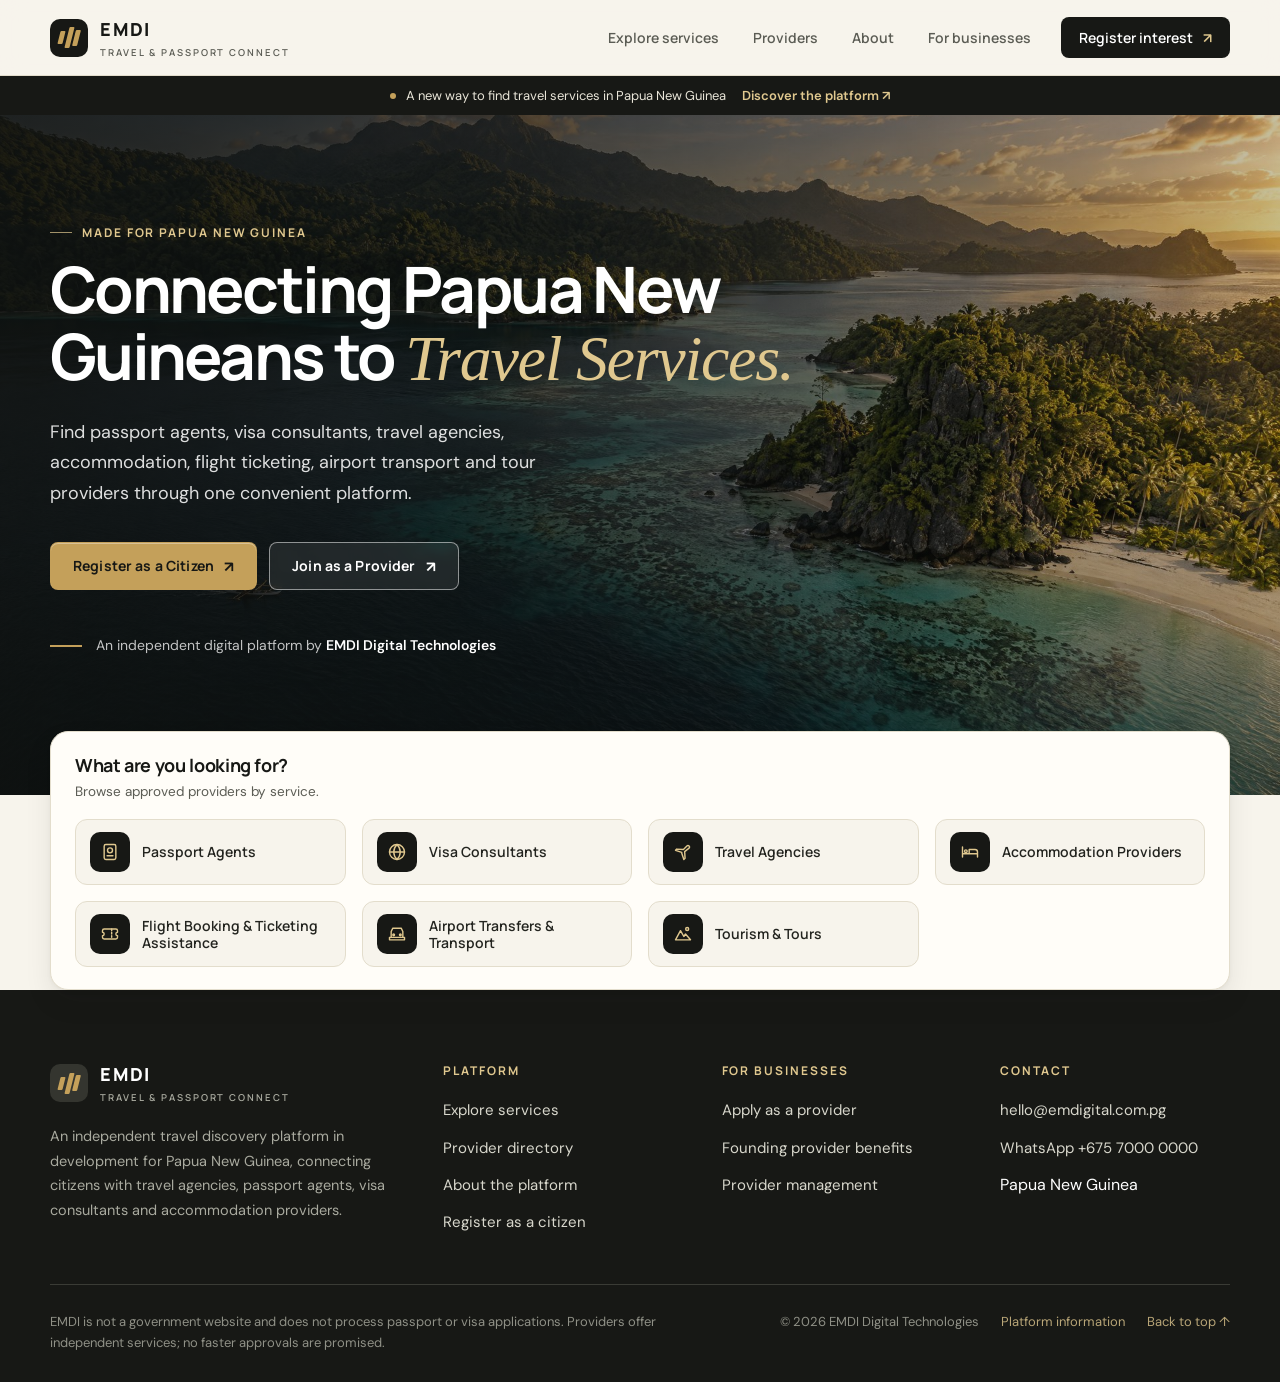
==== index.html @ 1775cd2e "TravelLink PNG: seven service categories, subcategories and provider plans Co-Authored-By: Claude So" ====
<!DOCTYPE html>

<html lang="en">
<head>
<meta charset="utf-8"/>
<meta content="width=device-width, initial-scale=1" name="viewport"/>
<meta content="#171815" name="theme-color"/>
<meta content="Discover passport agents, visa consultants, travel agencies, accommodation, flight ticketing, airport transport and tour providers across Papua New Guinea." name="description"/>
<title>EMDI Travel &amp; Passport Connect | PNG travel services</title>
<link href="https://fonts.googleapis.com" rel="preconnect"/>
<link crossorigin="" href="https://fonts.gstatic.com" rel="preconnect"/>
<link href="https://fonts.googleapis.com/css2?family=DM+Sans:wght@400;500;600;700&amp;family=Manrope:wght@400;500;600;700;800&amp;display=swap" rel="stylesheet"/>
<link href="styles.css?v=20261110-v3" rel="stylesheet"/>
</head>
<body class="page-home" id="top">
<a class="skip-link" href="#main">Skip to main content</a>
<header class="site-header">
<a aria-label="EMDI Travel and Passport Connect home" class="brand" href="index.html"><span aria-hidden="true" class="brand-mark"><span></span><span></span><span></span></span><span class="brand-copy"><strong>EMDI</strong><small>TRAVEL &amp; PASSPORT CONNECT</small></span></a>
<button aria-controls="primary-nav" aria-expanded="false" aria-label="Open navigation" class="menu-toggle" type="button"><span></span><span></span></button>
<nav aria-label="Main navigation" class="primary-nav" id="primary-nav"><a href="services.html">Explore services</a><a href="providers.html">Providers</a><a href="about.html">About</a><a href="register.html#provider-form">For businesses</a><a class="nav-cta" href="register.html#citizen-form">Register interest <span aria-hidden="true">↗</span></a></nav>
</header>
<div class="announcement"><span class="announcement-dot"></span> A new way to find travel services in Papua New Guinea <a href="about.html">Discover the platform <span aria-hidden="true">↗</span></a></div>
<main id="main">
<section class="hero">
<div aria-label="Tropical island coastline in Papua New Guinea" class="hero-image" role="img"></div><div class="hero-shade"></div>
<div class="hero-content wrap">
<p class="eyebrow light">Made for Papua New Guinea</p>
<h1>Connecting Papua New Guineans to <em>Travel Services.</em></h1>
<p class="hero-lede">Find passport agents, visa consultants, travel agencies, accommodation, flight ticketing, airport transport and tour providers through one convenient platform.</p>
<div class="hero-actions"><a class="button button-gold" href="register.html#citizen-form">Register as a Citizen <span aria-hidden="true">↗</span></a><a class="button button-glass" href="register.html#provider-form">Join as a Provider <span aria-hidden="true">↗</span></a></div>
<div class="hero-note"><span class="note-line"></span><span>An independent digital platform by <strong>EMDI Digital Technologies</strong></span></div>
</div>
</section>
<section aria-labelledby="quick-title" class="quick-find"><div class="wrap"><div class="quick-card">
<div><h2 id="quick-title">What are you looking for?</h2><p>Browse approved providers by service.</p></div>
<a class="quick-tile" data-category="Passport Agents" href="providers.html?category=Passport%20Agents#provider-directory"><span class="tile-icon"><svg aria-hidden="true" class="icon" focusable="false" viewbox="0 0 24 24"><rect height="18" rx="2" width="14" x="5" y="3"></rect><circle cx="12" cy="10" r="3"></circle><path d="M8.5 16.5h7"></path></svg></span><span>Passport Agents</span></a><a class="quick-tile" data-category="Visa Consultants" href="providers.html?category=Visa%20Consultants#provider-directory"><span class="tile-icon"><svg aria-hidden="true" class="icon" focusable="false" viewbox="0 0 24 24"><circle cx="12" cy="12" r="9"></circle><path d="M3 12h18M12 3c2.6 2.7 3.9 5.7 3.9 9s-1.3 6.3-3.9 9c-2.6-2.7-3.9-5.7-3.9-9S9.4 5.7 12 3z"></path></svg></span><span>Visa Consultants</span></a><a class="quick-tile" data-category="Travel Agencies" href="providers.html?category=Travel%20Agencies#provider-directory"><span class="tile-icon"><svg aria-hidden="true" class="icon" focusable="false" viewbox="0 0 24 24"><path d="M10.5 13.5 3 11l1.5-1.5 8 .5 4.2-4.2a1.8 1.8 0 0 1 2.6 2.6L14 12.6l.5 8L13 22l-2.5-7.5z" transform="translate(0 -1)"></path></svg></span><span>Travel Agencies</span></a><a class="quick-tile" data-category="Accommodation Providers" href="providers.html?category=Accommodation%20Providers#provider-directory"><span class="tile-icon"><svg aria-hidden="true" class="icon" focusable="false" viewbox="0 0 24 24"><path d="M3 18V6M3 14h18v4M21 14v-2a3 3 0 0 0-3-3h-7v5"></path><circle cx="7" cy="11" r="1.6"></circle></svg></span><span>Accommodation Providers</span></a><a class="quick-tile" data-category="Flight Booking &amp; Ticketing Assistance" href="providers.html?category=Flight%20Booking%20%26%20Ticketing%20Assistance#provider-directory"><span class="tile-icon"><svg aria-hidden="true" class="icon" focusable="false" viewbox="0 0 24 24"><path d="M3 8a2 2 0 0 1 2-2h14a2 2 0 0 1 2 2v2a2 2 0 0 0 0 4v2a2 2 0 0 1-2 2H5a2 2 0 0 1-2-2v-2a2 2 0 0 0 0-4z"></path><path d="M14 6v12" stroke-dasharray="2 2"></path></svg></span><span>Flight Booking &amp; Ticketing Assistance</span></a><a class="quick-tile" data-category="Airport Transfers &amp; Transport" href="providers.html?category=Airport%20Transfers%20%26%20Transport#provider-directory"><span class="tile-icon"><svg aria-hidden="true" class="icon" focusable="false" viewbox="0 0 24 24"><path d="M5 16V9l2-4h10l2 4v7M3 16h18v3H3z"></path><circle cx="8" cy="13" r="1"></circle><circle cx="16" cy="13" r="1"></circle></svg></span><span>Airport Transfers &amp; Transport</span></a><a class="quick-tile" data-category="Tourism &amp; Tours" href="providers.html?category=Tourism%20%26%20Tours#provider-directory"><span class="tile-icon"><svg aria-hidden="true" class="icon" focusable="false" viewbox="0 0 24 24"><path d="m3 19 6-11 4 7 2-3 6 7z"></path><circle cx="17" cy="6" r="1.8"></circle></svg></span><span>Tourism &amp; Tours</span></a>
</div></div></section>






</main>
<footer class="site-footer">
<div class="wrap">
<div class="footer-top">
<div><a class="brand footer-brand" href="index.html"><span aria-hidden="true" class="brand-mark"><span></span><span></span><span></span></span><span class="brand-copy"><strong>EMDI</strong><small>TRAVEL &amp; PASSPORT CONNECT</small></span></a>
<p class="footer-about">An independent travel discovery platform in development for Papua New Guinea, connecting citizens with travel agencies, passport agents, visa consultants and accommodation providers.</p></div>
<div class="footer-col"><h3>Platform</h3><ul><li><a href="services.html">Explore services</a></li><li><a href="providers.html">Provider directory</a></li><li><a href="about.html">About the platform</a></li><li><a href="register.html#citizen-form">Register as a citizen</a></li></ul></div>
<div class="footer-col"><h3>For businesses</h3><ul><li><a href="register.html#provider-form">Apply as a provider</a></li><li><a href="about.html#benefits">Founding provider benefits</a></li><li><a href="management.html">Provider management</a></li></ul></div>
<div class="footer-col"><h3>Contact</h3><ul><li><a href="mailto:hello@emdigital.com.pg">hello@emdigital.com.pg</a></li><li><a href="https://wa.me/67570000000">WhatsApp +675 7000 0000</a></li><li>Papua New Guinea</li></ul></div>
</div>
<div class="footer-legal"><p>EMDI is not a government website and does not process passport or visa applications. Providers offer independent services; no faster approvals are promised.</p><div class="footer-bottom"><span>© <span id="year"></span> EMDI Digital Technologies</span><a href="about.html">Platform information</a><a href="index.html#top">Back to top ↑</a></div></div>
</div>
</footer>
<script src="supabase-config.js?v=20261110-live"></script><script src="supabase-runtime.js?v=20261110-live"></script><script src="script.js?v=20261110-live"></script>
</body>
</html>
---- styles.css ----
/* ==========================================================================
   EMDI Travel & Passport Connect — design system
   Charcoal · warm ivory · gold. Plain CSS, no build step.
   ========================================================================== */

:root{
  --ink:#171815; --ink-2:#22231f; --ink-3:#34352f;
  --ivory:#f7f4ec; --ivory-2:#efeadd; --paper:#fffdf8; --white:#fff;
  --line:#e3ddcc; --line-2:#d2caB2; --line-dark:#3a3b35;
  --text:#23241f; --muted:#5b5c54; --subtle:#7a7b72;
  --gold:#c4a05a; --gold-light:#e0c88f; --gold-deep:#80622a; --gold-wash:#f3ead3;
  --ok:#2f5d3a; --ok-bg:#e6efe3; --warn:#7a5a14; --warn-bg:#f6ecd2; --bad:#8a3b32; --bad-bg:#f6e4e1; --neutral-bg:#ece8dc;
  --display:'Manrope','DM Sans',system-ui,-apple-system,'Segoe UI',Arial,sans-serif;
  --sans:'DM Sans',system-ui,-apple-system,'Segoe UI',Arial,sans-serif;
  --serif:Georgia,'Times New Roman',serif;
  --r-sm:8px; --r-md:12px; --r-lg:18px;
  --shadow-sm:0 1px 2px rgba(23,24,21,.05),0 2px 8px rgba(23,24,21,.04);
  --shadow-md:0 2px 4px rgba(23,24,21,.04),0 12px 28px rgba(23,24,21,.08);
  --shadow-lg:0 24px 60px rgba(23,24,21,.22);
  --max:1180px;
}
*{box-sizing:border-box}
html{scroll-behavior:smooth;scroll-padding-top:96px}
body{margin:0;color:var(--text);font:400 16px/1.65 var(--sans);background:var(--ivory);-webkit-font-smoothing:antialiased;text-rendering:optimizeLegibility}
img{display:block;max-width:100%}
a{color:inherit;text-decoration:none}
button,input,select,textarea{font:inherit;color:inherit}
h1,h2,h3,h4{font-family:var(--display);margin:0;color:var(--ink)}
p{margin:0}
:focus-visible{outline:2px solid var(--gold-deep);outline-offset:3px;border-radius:4px}
.wrap{width:min(var(--max),calc(100% - 48px));margin-inline:auto}
.icon{width:1.25em;height:1.25em;flex:none;stroke:currentColor;fill:none;stroke-width:1.7;stroke-linecap:round;stroke-linejoin:round}
.skip-link{position:absolute;left:-999px;top:8px;background:var(--ink);color:#fff;padding:10px 16px;border-radius:var(--r-sm);z-index:50}
.skip-link:focus{left:12px}

/* ---------- Typography helpers ---------- */
.eyebrow{display:inline-flex;align-items:center;gap:10px;font:700 12px/1.3 var(--display);letter-spacing:.16em;text-transform:uppercase;color:var(--gold-deep);margin-bottom:16px}
.eyebrow:before{content:"";width:22px;height:1.5px;background:currentColor;opacity:.7}
.eyebrow.light{color:var(--gold-light)}
.form-header .eyebrow:before,.tool-title .eyebrow:before,.provider-dialog-head .eyebrow:before,.appointment-heading .eyebrow:before,.dash-head .eyebrow:before{display:none}
h2.display,.section-head h2,.split-copy h2,.audience h2,.trust-head h2,.benefits-heading h2,.contact-head h2,.forms-heading h2,.page-intro h1{font-weight:700;letter-spacing:-.035em;line-height:1.1}
.section-head h2,.split-copy h2,.trust-head h2,.benefits-heading h2,.forms-heading h2{font-size:clamp(30px,3.6vw,44px)}
em.accent{font-family:var(--serif);font-style:italic;font-weight:400;color:var(--gold-deep);letter-spacing:-.01em}
.lede{font-size:17px;color:var(--muted);line-height:1.7;max-width:56ch}

/* ---------- Buttons ---------- */
.button{display:inline-flex;align-items:center;justify-content:center;gap:10px;min-height:48px;padding:0 22px;border:1px solid transparent;border-radius:var(--r-sm);font:700 14px/1 var(--display);letter-spacing:.01em;cursor:pointer;transition:background .2s,color .2s,border-color .2s,box-shadow .2s,transform .2s;white-space:nowrap}
.button:hover{transform:translateY(-1px)}
.button:active{transform:none}
.button span[aria-hidden]{font-size:15px;line-height:1}
.button-gold{background:var(--gold);color:var(--ink);box-shadow:0 1px 0 rgba(255,255,255,.35) inset}
.button-gold:hover{background:var(--gold-light);box-shadow:0 8px 20px rgba(196,160,90,.35)}
.button-dark{background:var(--ink);color:#fff}
.button-dark:hover{background:var(--ink-3);box-shadow:0 8px 20px rgba(23,24,21,.22)}
.button-glass{border-color:rgba(255,255,255,.5);color:#fff;background:rgba(255,255,255,.08);backdrop-filter:blur(4px)}
.button-glass:hover{background:rgba(255,255,255,.18)}
.button-outline{border-color:var(--line-2);color:var(--ink);background:transparent}
.button-outline:hover{border-color:var(--gold-deep);color:var(--gold-deep)}
.button-quiet{background:var(--neutral-bg);color:var(--ink)}
.button-quiet:hover{background:var(--line)}
.button-sm{min-height:40px;padding:0 16px;font-size:13px}
.text-link{display:inline-flex;align-items:center;gap:8px;font:700 14px var(--display);color:var(--gold-deep);transition:gap .2s,color .2s}
.text-link span[aria-hidden]{transition:transform .2s}
.text-link:hover{color:var(--ink)}
.text-link:hover span[aria-hidden]{transform:translate(2px,-2px)}

/* ---------- Header ---------- */
.announcement{background:var(--ink);color:#e9e5d8;font-size:13px;display:flex;align-items:center;justify-content:center;gap:10px;padding:9px 16px;text-align:center}
.announcement-dot{width:6px;height:6px;border-radius:50%;background:var(--gold)}
.announcement a{color:var(--gold-light);font-weight:600;margin-left:6px}
.announcement a:hover{color:#fff}
.site-header{position:sticky;top:0;z-index:40;height:76px;padding:0 max(24px,calc((100vw - var(--max))/2));display:flex;align-items:center;justify-content:space-between;background:rgba(247,244,236,.92);backdrop-filter:saturate(1.4) blur(12px);border-bottom:1px solid var(--line)}
.brand{display:inline-flex;gap:12px;align-items:center}
.brand-mark{height:38px;width:38px;border-radius:10px;background:var(--ink);display:flex;align-items:center;justify-content:center;gap:2.5px}
.brand-mark span{display:block;width:5px;background:var(--gold);border-radius:1px;transform:skew(-14deg)}
.brand-mark span:nth-child(1){height:13px}.brand-mark span:nth-child(2){height:21px}.brand-mark span:nth-child(3){height:16px}
.brand-copy{display:flex;flex-direction:column;line-height:1.1}
.brand-copy strong{font:800 18px var(--display);letter-spacing:.1em;color:var(--ink)}
.brand-copy small{font:600 9.5px var(--display);letter-spacing:.2em;margin-top:5px;color:var(--muted)}
.primary-nav{display:flex;align-items:center;gap:6px;font:600 14px var(--display)}
.primary-nav>a:not(.nav-cta){padding:10px 14px;border-radius:var(--r-sm);color:var(--muted);transition:color .2s,background .2s}
.primary-nav>a:not(.nav-cta):hover{color:var(--ink);background:rgba(23,24,21,.05)}
.primary-nav>a[aria-current="page"]{color:var(--ink);background:rgba(23,24,21,.06)}
.nav-cta{margin-left:10px;background:var(--ink);color:#fff;padding:11px 18px;border-radius:var(--r-sm);display:inline-flex;gap:10px;align-items:center;transition:background .2s}
.nav-cta:hover{background:var(--ink-3)}
.nav-cta span{color:var(--gold-light)}
.menu-toggle{display:none;width:44px;height:44px;align-items:center;justify-content:center;flex-direction:column;gap:6px;background:transparent;border:1px solid var(--line-2);border-radius:var(--r-sm);cursor:pointer}
.menu-toggle span{width:20px;height:1.5px;background:var(--ink);transition:transform .2s}
.menu-toggle[aria-expanded="true"] span:first-child{transform:translateY(3.75px) rotate(45deg)}
.menu-toggle[aria-expanded="true"] span:last-child{transform:translateY(-3.75px) rotate(-45deg)}

/* ---------- Hero ---------- */
.hero{position:relative;min-height:680px;display:flex;align-items:center;color:#fff;overflow:hidden;background:#1d2a27}
.hero-image,.hero-shade{position:absolute;inset:0}
.hero-image{background:url('assets/png-coast-hero.jpg') center 48%/cover no-repeat}
.hero-shade{background:linear-gradient(95deg,rgba(15,17,15,.88) 0%,rgba(15,17,15,.68) 40%,rgba(15,17,15,.2) 100%),linear-gradient(0deg,rgba(15,17,15,.45),transparent 40%)}
.hero-content{position:relative;padding:72px 0 110px}
.hero h1{max-width:860px;color:#fff;font-weight:700;font-size:clamp(38px,5.2vw,64px);line-height:1.04;letter-spacing:-.04em}
.hero h1 em{font-family:var(--serif);font-weight:400;font-style:italic;color:var(--gold-light);letter-spacing:-.02em}
.hero-lede{max-width:560px;margin:24px 0 34px;font-size:18px;line-height:1.7;color:rgba(255,255,255,.86)}
.hero-actions{display:flex;gap:12px;flex-wrap:wrap}
.hero-note{display:flex;align-items:center;gap:14px;margin-top:44px;font-size:14px;color:rgba(255,255,255,.75)}
.hero-note strong{color:#fff;font-weight:600}
.note-line{width:32px;height:1.5px;background:var(--gold)}
.hero-index{display:none}

/* Quick find card overlapping the hero */
.quick-find{position:relative;z-index:3;margin-top:-64px}
.quick-card{background:var(--paper);border:1px solid var(--line);border-radius:var(--r-lg);box-shadow:var(--shadow-md);padding:22px 24px;display:grid;grid-template-columns:repeat(4,1fr);gap:16px;align-items:center}
.quick-card>div:first-child{grid-column:1/-1}
.quick-card>div:first-child h2{font-size:18px;letter-spacing:-.02em;line-height:1.25}
.quick-card>div:first-child p{font-size:13.5px;color:var(--muted);margin-top:4px}
.quick-tile{display:flex;align-items:center;gap:12px;padding:12px 14px;border:1px solid var(--line);border-radius:var(--r-md);background:var(--ivory);font:600 14px/1.25 var(--display);transition:border-color .2s,background .2s,transform .2s,box-shadow .2s}
.quick-tile .tile-icon{width:40px;height:40px;border-radius:10px;background:var(--ink);color:var(--gold-light);display:grid;place-items:center;flex:none}
.quick-tile .tile-icon .icon{width:20px;height:20px}
.quick-tile:hover{border-color:var(--gold);background:#fff;transform:translateY(-2px);box-shadow:var(--shadow-sm)}

/* ---------- Sections ---------- */
.section{padding:104px 0}
.section-head{display:flex;align-items:flex-end;justify-content:space-between;gap:48px;margin-bottom:48px}
.section-head .eyebrow{margin-bottom:14px}
.section-description{max-width:420px;color:var(--muted);font-size:16px;line-height:1.7}
.band{background:var(--ivory-2)}

/* Service cards */
.service-grid{display:grid;grid-template-columns:repeat(4,minmax(0,1fr));gap:22px}
.service-card-text .service-body{padding:24px}
.service-card-text .service-body p{margin:14px 0 16px;flex:none}
.sub-list{list-style:none;margin:0 0 20px;padding:0;display:flex;flex-wrap:wrap;gap:6px;flex:1;align-content:flex-start}
.sub-list li{font:600 12.5px/1.3 var(--display);color:var(--gold-deep);background:var(--gold-wash);border:1px solid #e5d6aa;border-radius:99px;padding:5px 11px}
.plan-grid{display:grid;grid-template-columns:repeat(3,minmax(0,1fr));gap:22px;margin-top:36px}
.plan-card{background:var(--paper);border:1px solid var(--line);border-radius:var(--r-lg);padding:28px;box-shadow:var(--shadow-sm);min-width:0}
.plan-card.plan-featured{background:var(--ink);border-color:var(--gold)}
.plan-name{font:700 12px var(--display);letter-spacing:.16em;color:var(--gold-deep);margin:0}
.plan-featured .plan-name{color:var(--gold-light)}
.plan-price{margin:10px 0 18px;display:flex;align-items:baseline;gap:6px;color:var(--ink)}
.plan-price strong{font:800 40px/1 var(--display);letter-spacing:-.03em}
.plan-price span{color:var(--muted);font-size:15px}
.plan-featured .plan-price,.plan-featured li{color:#fff}
.plan-featured .plan-price span{color:var(--gold-light)}
.plan-card ul{list-style:none;margin:0;padding:0;display:grid;gap:10px}
.plan-card li{position:relative;padding-left:22px;font-size:15px;line-height:1.5}
.plan-card li:before{content:"";position:absolute;left:2px;top:.5em;width:8px;height:8px;border-radius:50%;background:var(--gold)}
.plan-rules{list-style:disc;margin:28px 0 0;padding-left:20px;color:var(--muted);font-size:15px;max-width:75ch;display:grid;gap:6px}
.plan-cta{margin:26px 0 0}
.plan-note{font-size:14px}
.service-card{background:var(--paper);border:1px solid var(--line);border-radius:var(--r-lg);overflow:hidden;display:flex;flex-direction:column;box-shadow:var(--shadow-sm);transition:transform .25s,box-shadow .25s,border-color .25s}
.service-card:hover{transform:translateY(-4px);box-shadow:var(--shadow-md);border-color:var(--line-2)}
.service-image{position:relative;aspect-ratio:4/3;overflow:hidden;background:var(--ivory-2)}
.service-image img{width:100%;height:100%;object-fit:cover;transition:transform .6s}
.service-card:hover .service-image img{transform:scale(1.05)}
.service-image:after{content:"";position:absolute;inset:50% 0 0;background:linear-gradient(0deg,rgba(15,17,15,.4),transparent)}
.card-number{position:absolute;z-index:1;right:14px;top:14px;background:rgba(23,24,21,.72);backdrop-filter:blur(6px);color:#fff;font:600 11px var(--display);letter-spacing:.12em;padding:5px 10px;border-radius:99px}
.service-body{padding:22px 22px 24px;display:flex;flex-direction:column;flex:1}
.service-title{display:flex;align-items:center;gap:12px}
.service-title h3{font-size:18px;letter-spacing:-.02em}
.service-icon{width:38px;height:38px;border-radius:10px;background:var(--gold-wash);color:var(--gold-deep);display:grid;place-items:center;flex:none}
.service-icon .icon{width:20px;height:20px}
.service-body p{color:var(--muted);font-size:15px;line-height:1.65;margin:14px 0 20px;flex:1}
.service-body .text-link{align-self:flex-start;padding-bottom:3px;border-bottom:1.5px solid var(--gold)}

/* How it works */
.how-grid{display:grid;grid-template-columns:1fr 1.05fr;gap:72px;align-items:center}
.how-media{position:relative}
.how-media img{width:100%;aspect-ratio:5/4.4;object-fit:cover;border-radius:var(--r-lg);box-shadow:var(--shadow-md)}
.how-badge{position:absolute;left:-18px;bottom:28px;background:var(--ink);color:#fff;border-radius:var(--r-md);padding:16px 20px;max-width:260px;box-shadow:var(--shadow-md);display:flex;gap:14px;align-items:center}
.how-badge .icon{color:var(--gold-light);width:28px;height:28px}
.how-badge strong{display:block;font:700 15px var(--display)}
.how-badge span{font-size:13px;color:#c9c8bd;line-height:1.4;display:block}
.steps{list-style:none;margin:36px 0 0;padding:0;display:grid;gap:0}
.step{display:grid;grid-template-columns:52px 1fr;gap:18px;padding-bottom:30px;position:relative}
.step:not(:last-child):before{content:"";position:absolute;left:25px;top:52px;bottom:4px;width:1.5px;background:var(--line-2)}
.step-num{width:52px;height:52px;border-radius:50%;background:var(--paper);border:1.5px solid var(--gold);display:grid;place-items:center;font:700 16px var(--display);color:var(--gold-deep)}
.step h3{font-size:18px;letter-spacing:-.02em;margin:3px 0 6px}
.step p{color:var(--muted);font-size:15px}
.step:last-child{padding-bottom:0}

/* Audience panels */
.audience-grid{display:grid;grid-template-columns:1fr 1fr;gap:24px}
.audience{position:relative;overflow:hidden;border-radius:var(--r-lg);padding:44px 44px 48px;display:flex;flex-direction:column;align-items:flex-start;min-height:430px}
.citizen-panel{background:var(--paper);border:1px solid var(--line);box-shadow:var(--shadow-sm)}
.provider-panel{background:var(--ink);color:#fff}
.audience .eyebrow{margin-bottom:22px}
.provider-panel .eyebrow{color:var(--gold-light)}
.audience h2{font-size:clamp(30px,3.4vw,40px);margin-bottom:14px}
.provider-panel h2{color:#fff}
.audience h2 em{font-family:var(--serif);font-weight:400;font-style:italic;color:var(--gold-deep)}
.provider-panel h2 em{color:var(--gold-light)}
.audience>p{color:var(--muted);max-width:46ch;margin-bottom:22px}
.provider-panel>p{color:#c6c6bb}
.check-list{list-style:none;margin:0 0 32px;padding:0;display:grid;gap:12px;flex:1;align-content:start}
.check-list li{display:flex;gap:12px;align-items:flex-start;font-size:15px;color:var(--text)}
.provider-panel .check-list li{color:#e8e6dc}
.check-list .icon{width:20px;height:20px;margin-top:2px;color:var(--gold-deep);flex:none}
.provider-panel .check-list .icon{color:var(--gold-light)}
.join-top,.join-index,.panel-stamp,.provider-lines{display:none}

/* Trust / about */
.trust-grid{display:grid;grid-template-columns:.9fr 1.1fr;gap:72px;align-items:start}
.trust-head p.lede{margin-top:18px}
.pillars{display:grid;grid-template-columns:1fr 1fr;gap:16px}
.pillar{background:var(--paper);border:1px solid var(--line);border-radius:var(--r-md);padding:24px;box-shadow:var(--shadow-sm)}
.pillar .icon-badge{width:44px;height:44px;border-radius:12px;background:var(--ink);color:var(--gold-light);display:grid;place-items:center;margin-bottom:16px}
.pillar .icon-badge .icon{width:22px;height:22px}
.pillar h3{font-size:17px;letter-spacing:-.02em;margin-bottom:6px}
.pillar p{font-size:14.5px;color:var(--muted);line-height:1.6}
.independent-note{margin-top:32px;display:flex;gap:16px;align-items:flex-start;background:var(--gold-wash);border:1px solid #e5d6aa;border-radius:var(--r-md);padding:20px 22px}
.independent-note>span{width:28px;height:28px;flex:none;border-radius:50%;background:var(--gold-deep);color:#fff;display:grid;place-items:center;font:700 15px var(--display)}
.independent-note p{font-size:14.5px;color:#4a4332;line-height:1.65}
.independent-note strong{display:block;color:var(--ink);font:700 15px var(--display);margin-bottom:3px}

/* Founding providers */
.benefits-section{background:var(--ink);color:#fff}
.benefits-grid{display:grid;grid-template-columns:.85fr 1.15fr;gap:88px;align-items:start}
.benefits-heading h2{color:#fff}
.benefits-heading h2 em{font-family:var(--serif);font-style:italic;font-weight:400;color:var(--gold-light)}
.benefits-heading>p:not(.eyebrow){color:#c0c0b5;margin:18px 0 28px;max-width:40ch}
.benefits-heading .text-link{color:var(--gold-light);border-bottom:1.5px solid var(--gold)}
.benefit-list{border-top:1px solid var(--line-dark)}
.benefit-item{display:grid;grid-template-columns:48px 1fr 20px;gap:14px;padding:22px 0;border-bottom:1px solid var(--line-dark);align-items:start}
.benefit-item>span{font:italic 17px var(--serif);color:var(--gold-light)}
.benefit-item h3{font-size:17px;color:#fff;letter-spacing:-.015em;margin-bottom:4px}
.benefit-item p{font-size:15px;color:#b5b5aa;line-height:1.6}
.benefit-item>b{color:var(--gold);font-weight:400}
.benefits-note{font-size:13px;color:#9a9b90;margin-top:18px}

/* Contact */
.contact-section{background:var(--paper);padding:72px 0;border-top:1px solid var(--line)}
.contact-row{display:grid;grid-template-columns:1.3fr repeat(4,1fr);gap:28px;align-items:end}
.contact-head h2{font-size:30px}
.contact-head .eyebrow{margin-bottom:12px}
.contact-detail{border-left:2px solid var(--gold);padding-left:18px;display:flex;flex-direction:column;gap:5px}
.contact-detail>span{font:700 11px var(--display);letter-spacing:.16em;color:var(--subtle)}
.contact-detail strong,.contact-detail a{font:600 15px/1.45 var(--display)}
.contact-detail a:hover{color:var(--gold-deep)}
.contact-detail small{display:none}

/* ---------- Footer ---------- */
.site-footer{background:var(--ink);color:#fff;padding:72px 0 28px}
.footer-top{display:grid;grid-template-columns:1.5fr 1fr 1fr 1fr;gap:48px;padding-bottom:48px;border-bottom:1px solid var(--line-dark)}
.footer-brand .brand-mark{background:var(--ink-3)}
.footer-brand .brand-copy strong{color:#fff}
.footer-brand .brand-copy small{color:#a9aa9f}
.footer-about{font-size:14.5px;color:#a9aa9f;margin-top:20px;max-width:36ch;line-height:1.7}
.footer-col h3{font:700 12px var(--display);letter-spacing:.16em;text-transform:uppercase;color:var(--gold-light);margin-bottom:18px}
.footer-col ul{list-style:none;margin:0;padding:0;display:grid;gap:11px}
.footer-col a{font-size:15px;color:#d8d7cc;transition:color .2s}
.footer-col a:hover{color:var(--gold-light)}
.footer-legal{padding-top:26px;display:flex;justify-content:space-between;gap:24px;flex-wrap:wrap;font-size:13px;color:#8f9086}
.footer-legal p{max-width:70ch}
.footer-bottom{display:flex;gap:22px;flex-wrap:wrap}
.footer-bottom a{color:#b8a577}
.footer-bottom a:hover{color:var(--gold-light)}

/* ---------- Inner page intro ---------- */
.page-intro{position:relative;background:var(--ink);color:#fff;padding:72px 0 88px;overflow:hidden}
.page-intro:before{content:"";position:absolute;inset:0;background:radial-gradient(900px 340px at 90% -10%,rgba(196,160,90,.22),transparent 60%)}
.page-intro .wrap{position:relative}
.page-intro .eyebrow{color:var(--gold-light)}
.page-intro h1{color:#fff;font-size:clamp(34px,4.6vw,56px);max-width:18ch}
.page-intro .section-description{color:#c6c6bb;max-width:58ch;margin-top:18px;font-size:17px}
.crumbs{display:flex;gap:8px;font-size:13px;color:#a9aa9f;margin-bottom:22px}
.crumbs a:hover{color:var(--gold-light)}
.crumbs span[aria-current]{color:#fff}

/* ---------- Providers page ---------- */
.directory-wrap{margin-top:-48px;position:relative;z-index:2;padding-bottom:104px}
.category-strip{display:grid;grid-template-columns:repeat(4,minmax(0,1fr));gap:14px;margin-bottom:22px}
.category-tile{display:flex;align-items:center;gap:14px;padding:16px 18px;background:var(--paper);border:1px solid var(--line);border-radius:var(--r-md);box-shadow:var(--shadow-sm);font:700 15px/1.25 var(--display);transition:border-color .2s,transform .2s,box-shadow .2s}
.category-tile:hover{transform:translateY(-2px);border-color:var(--gold);box-shadow:var(--shadow-md)}
.category-tile.active{border-color:var(--gold);box-shadow:0 0 0 3px rgba(196,160,90,.25)}
.category-tile .service-icon{width:44px;height:44px}
.category-tile small{display:block;font:500 13px var(--sans);color:var(--muted);margin-top:2px}
.tool-panel{background:var(--paper);border:1px solid var(--line);border-radius:var(--r-lg);padding:32px;min-width:0;box-shadow:var(--shadow-sm)}
.directory-title{display:flex;justify-content:space-between;align-items:flex-end;gap:20px;flex-wrap:wrap}
.directory-title .eyebrow{margin-bottom:8px}
.directory-title h3,.tool-title h3{font-size:26px;letter-spacing:-.03em}
.directory-count{display:inline-flex;align-items:center;gap:8px;font:700 13px var(--display);color:var(--ink);background:var(--gold-wash);border:1px solid #e5d6aa;border-radius:99px;padding:7px 14px}
.directory-note,.tool-description{font-size:15px;color:var(--muted);margin:10px 0 22px;max-width:70ch}
.directory-controls{display:grid;grid-template-columns:minmax(220px,1.6fr) repeat(3,minmax(150px,1fr)) auto;gap:14px;align-items:end;padding:18px;background:var(--ivory);border:1px solid var(--line);border-radius:var(--r-md)}
.search-field,.filter-label,.dashboard-select-label{display:block;font:700 12px var(--display);letter-spacing:.06em;text-transform:uppercase;color:var(--muted)}
.search-field input,.filter-label select,.dashboard-select-label select{display:block;width:100%;min-height:46px;margin-top:8px;padding:0 14px;border:1px solid var(--line-2);border-radius:var(--r-sm);background-color:#fff;color:var(--text);font:500 15px var(--sans);letter-spacing:0;text-transform:none;transition:border-color .2s,box-shadow .2s}
.search-field input{padding-left:42px;background:#fff url("data:image/svg+xml,%3Csvg xmlns='http://www.w3.org/2000/svg' width='20' height='20' viewBox='0 0 24 24' fill='none' stroke='%237a7b72' stroke-width='1.8' stroke-linecap='round'%3E%3Ccircle cx='11' cy='11' r='7'/%3E%3Cpath d='m20 20-3.5-3.5'/%3E%3C/svg%3E") 13px center no-repeat}
select,.filter-label select{appearance:none;-webkit-appearance:none;background-image:url("data:image/svg+xml,%3Csvg xmlns='http://www.w3.org/2000/svg' width='16' height='16' viewBox='0 0 24 24' fill='none' stroke='%2323241f' stroke-width='2' stroke-linecap='round' stroke-linejoin='round'%3E%3Cpath d='m6 9 6 6 6-6'/%3E%3C/svg%3E");background-repeat:no-repeat;background-position:right 14px center;padding-right:40px!important}
.search-field input:focus,.filter-label select:focus,.dashboard-select-label select:focus{outline:none;border-color:var(--gold-deep);box-shadow:0 0 0 3px rgba(196,160,90,.28)}
.filter-clear{min-height:46px;padding:0 18px;border:1px solid var(--line-2);border-radius:var(--r-sm);background:#fff;color:var(--ink);font:700 14px var(--display);cursor:pointer;transition:border-color .2s,color .2s}
.filter-clear:hover{border-color:var(--gold-deep);color:var(--gold-deep)}
.directory-map-filter{display:flex;align-items:center;gap:20px;margin:18px 0 26px;flex-wrap:wrap}
.map-filter-copy{display:flex;align-items:center;gap:10px;font:700 12px var(--display);letter-spacing:.14em;text-transform:uppercase;color:var(--muted)}
.map-filter-copy .eyebrow,.map-filter-copy>p{display:none}
.map-filter-copy h4{font:700 12px var(--display);letter-spacing:.14em;text-transform:uppercase;color:var(--muted);display:flex;align-items:center;gap:8px}
.png-region-map{display:flex;flex-wrap:wrap;gap:8px;position:static;min-height:0;background:none;border:0;overflow:visible}
.png-region-map:before{display:none}
.map-region{position:static;padding:8px 14px;border:1px solid var(--line-2);border-radius:99px;background:#fff;color:var(--text);font:600 13.5px/1 var(--display);cursor:pointer;transition:background .2s,border-color .2s,color .2s}
.map-region:hover{border-color:var(--gold-deep);color:var(--gold-deep)}
.map-region.active{background:var(--ink);border-color:var(--ink);color:#fff}
.public-directory{display:grid;grid-template-columns:repeat(2,minmax(0,1fr));gap:20px}
.public-provider-card{background:#fff;border:1px solid var(--line);border-radius:var(--r-md);padding:24px;display:flex;flex-direction:column;gap:16px;cursor:pointer;min-width:0;transition:border-color .2s,box-shadow .2s,transform .2s}
.public-provider-card:hover,.public-provider-card:focus-visible{border-color:var(--gold);box-shadow:var(--shadow-md);transform:translateY(-3px)}
.provider-card-top{display:flex;align-items:center;gap:16px}
.provider-card-heading{min-width:0;flex:1}
.provider-logo{width:56px;height:56px;flex:none;border-radius:14px;object-fit:cover;background:var(--ink);color:var(--gold-light);display:grid;place-items:center;font:800 16px var(--display);letter-spacing:.05em}
.public-logo{width:60px;height:60px}
.category-kicker{display:block;font:700 11.5px var(--display);letter-spacing:.12em;text-transform:uppercase;color:var(--gold-deep)}
.public-provider-info{display:flex;flex-direction:column;gap:12px;flex:1;min-width:0}
.public-provider-card h4,.admin-provider h4{font-size:20px;letter-spacing:-.025em;line-height:1.25;margin:3px 0 0}
.verified-badge{display:inline-flex;align-items:center;gap:5px;font:700 12px var(--display);color:var(--ok);background:var(--ok-bg);border-radius:99px;padding:5px 10px;flex:none;align-self:flex-start}
.verified-badge .icon{width:14px;height:14px;stroke-width:2.2}
.provider-location{display:flex;align-items:center;gap:7px;font-size:14.5px;color:var(--muted)}
.provider-location .icon{width:17px;height:17px;color:var(--gold-deep)}
.provider-description{font-size:15px;line-height:1.65;color:var(--muted);display:-webkit-box;-webkit-line-clamp:3;-webkit-box-orient:vertical;overflow:hidden}
.provider-services{display:flex;flex-wrap:wrap;gap:6px}
.service-tag{font:600 12.5px var(--display);background:var(--ivory);border:1px solid var(--line);color:#44453e;border-radius:99px;padding:5px 11px}
.provider-contact{display:flex;gap:8px;flex-wrap:wrap;align-items:center;padding-top:16px;margin-top:auto;border-top:1px solid var(--line)}
.provider-detail-trigger{display:inline-flex;align-items:center;gap:8px;min-height:40px;padding:0 16px;border:0;border-radius:var(--r-sm);background:var(--ink);color:#fff;font:700 13.5px var(--display);cursor:pointer;transition:background .2s}
.provider-detail-trigger:hover{background:var(--ink-3)}
.provider-contact a{display:inline-flex;align-items:center;gap:7px;min-height:40px;padding:0 14px;border:1px solid var(--line-2);border-radius:var(--r-sm);font:700 13.5px var(--display);color:var(--ink);transition:border-color .2s,color .2s}
.provider-contact a:hover{border-color:var(--gold-deep);color:var(--gold-deep)}
.provider-contact .icon{width:16px;height:16px}
.empty-state{border:1.5px dashed var(--line-2);border-radius:var(--r-md);background:var(--ivory);color:var(--muted);padding:28px;font-size:15px;text-align:center;grid-column:1/-1}
.empty-state[hidden]{display:none}

/* Provider dialog */
.provider-dialog,.edit-dialog{border:0;padding:0;background:transparent;overflow:visible;color:var(--text)}
.provider-dialog{width:min(700px,calc(100% - 24px));max-height:calc(100% - 24px)}
.edit-dialog{width:min(640px,calc(100% - 24px));max-height:calc(100% - 24px)}
.provider-dialog::backdrop,.edit-dialog::backdrop{background:rgba(15,17,15,.7);backdrop-filter:blur(3px)}
.provider-dialog[open],.edit-dialog[open]{animation:dialog-in .2s ease-out}
@keyframes dialog-in{from{opacity:0;transform:translateY(10px) scale(.99)}to{opacity:1;transform:none}}
.provider-dialog-card,.dialog-card{position:relative;max-height:calc(100vh - 32px);overflow-y:auto;background:var(--paper);border-radius:var(--r-lg);box-shadow:var(--shadow-lg)}
.dialog-card{padding:30px}
.provider-dialog-close{position:absolute;right:16px;top:16px;z-index:2;width:38px;height:38px;border:0;border-radius:50%;background:rgba(255,255,255,.14);color:#fff;font-size:22px;line-height:1;cursor:pointer;transition:background .2s}
.provider-dialog-close:hover{background:rgba(255,255,255,.28)}
.dialog-close{width:36px;height:36px;border:0;border-radius:50%;background:var(--neutral-bg);cursor:pointer;font-size:20px}
.provider-dialog-head{display:flex;align-items:center;gap:18px;padding:30px 64px 28px 30px;background:var(--ink);color:#fff;border-radius:var(--r-lg) var(--r-lg) 0 0}
.provider-dialog-logo{width:72px;height:72px;border-radius:16px;background:var(--ink-3);border:1px solid var(--line-dark)}
.provider-dialog-head .eyebrow{color:var(--gold-light);margin-bottom:6px;font-size:11.5px}
.provider-dialog-head h2{color:#fff;font-size:clamp(22px,4vw,30px);letter-spacing:-.03em;line-height:1.15}
.provider-dialog-location{font-size:14.5px;color:#c6c6bb;margin-top:6px}
.provider-dialog-body{padding:28px 30px 30px}
.provider-dialog-description{font-size:16px;line-height:1.75;color:var(--muted);margin-bottom:22px}
.provider-dialog-details{display:grid;grid-template-columns:1fr 1fr;gap:12px}
.provider-dialog-details>div{padding:14px 16px;background:var(--ivory);border:1px solid var(--line);border-radius:var(--r-sm)}
.provider-dialog-details>div:first-child{grid-column:1/-1}
.provider-dialog-details span{display:block;font:700 11.5px var(--display);color:var(--subtle);text-transform:uppercase;letter-spacing:.12em;margin-bottom:5px}
.provider-dialog-details strong{display:block;font:600 15px/1.5 var(--display);color:var(--ink)}
.provider-dialog-actions{display:flex;gap:10px;flex-wrap:wrap;margin-top:20px}
.provider-dialog-actions .button{flex:1;min-width:160px}
.appointment-request{margin-top:26px;padding:24px;background:var(--gold-wash);border:1px solid #e5d6aa;border-radius:var(--r-md)}
.appointment-heading h3{font-size:21px;letter-spacing:-.03em;margin-bottom:6px}
.appointment-heading .eyebrow{margin:0 0 8px;color:var(--gold-deep);font-size:11.5px}
.appointment-heading p:not(.eyebrow){font-size:14.5px;line-height:1.6;color:#5a5340;margin-bottom:18px}
.appointment-fields{display:grid;grid-template-columns:1fr 1fr;gap:14px}
.appointment-full{grid-column:1/-1}
.appointment-form>.button{margin-top:18px;width:100%}
.appointment-note{font-size:13px;color:#6b6450;margin-top:12px;text-align:center}
.appointment-success{margin-top:14px}

/* ---------- Forms (shared) ---------- */
.form-card label,.dashboard-form label,.dialog-card label,.appointment-form label,.admin-login-form label{display:block;font:700 13.5px var(--display);color:var(--ink);margin:0 0 18px}
.form-card label>span,.appointment-form label>span{color:var(--gold-deep)}
.form-card label small{font:400 13px var(--sans);color:var(--subtle)}
.form-card input,.form-card select,.form-card textarea,
.dashboard-form input,.dashboard-form textarea,.dialog-card input,.dialog-card select,.dialog-card textarea,
.appointment-form input,.appointment-form select,.appointment-form textarea,.admin-login-form input{
  display:block;width:100%;min-height:48px;margin-top:8px;padding:12px 14px;border:1px solid var(--line-2);border-radius:var(--r-sm);background-color:#fff;color:var(--text);font:400 15.5px/1.4 var(--sans);transition:border-color .2s,box-shadow .2s}
.form-card textarea,.dashboard-form textarea,.dialog-card textarea,.appointment-form textarea{min-height:104px;resize:vertical}
.form-card input[type=file]{padding:10px 12px;font-size:14px;background:var(--ivory);cursor:pointer}
.form-card input[type=file]::file-selector-button{margin-right:12px;border:0;border-radius:6px;background:var(--ink);color:#fff;padding:8px 14px;font:700 13px var(--display);cursor:pointer}
.form-card input::placeholder,.form-card textarea::placeholder,.dashboard-form input::placeholder,.admin-login-form input::placeholder{color:#8c8d84}
.form-card input:focus,.form-card select:focus,.form-card textarea:focus,
.dashboard-form input:focus,.dashboard-form textarea:focus,.dialog-card input:focus,.dialog-card select:focus,.dialog-card textarea:focus,
.appointment-form input:focus,.appointment-form select:focus,.appointment-form textarea:focus,.admin-login-form input:focus{outline:none;border-color:var(--gold-deep);box-shadow:0 0 0 3px rgba(196,160,90,.28)}
.form-card input:user-invalid,.form-card select:user-invalid,.form-card textarea:user-invalid{border-color:var(--bad);box-shadow:0 0 0 3px rgba(138,59,50,.12)}
.field-row{display:grid;grid-template-columns:1fr 1fr;gap:16px}
.char-count{display:block;text-align:right;color:var(--subtle);font:400 13px var(--sans)!important;margin-top:6px}
.form-card .form-submit{display:flex;width:auto;margin-top:8px}.dashboard-form .form-submit{width:100%}
.privacy-note{font-size:13px;color:var(--subtle);text-align:center;margin-top:14px}
.form-success,.inline-message{display:flex;gap:12px;align-items:flex-start;margin-top:18px;padding:14px 16px;border-radius:var(--r-sm);background:var(--ok-bg);color:#244a2d;border:1px solid #c5dbc0;font-size:14.5px;line-height:1.6}
.form-success[hidden],.inline-message[hidden]{display:none}
.form-success:before,.inline-message:before{content:"";flex:none;width:20px;height:20px;margin-top:2px;background:url("data:image/svg+xml,%3Csvg xmlns='http://www.w3.org/2000/svg' viewBox='0 0 24 24' fill='none' stroke='%232f5d3a' stroke-width='2.2' stroke-linecap='round' stroke-linejoin='round'%3E%3Ccircle cx='12' cy='12' r='10'/%3E%3Cpath d='m8 12.5 2.8 2.8L16 9.5'/%3E%3C/svg%3E") center/contain no-repeat}
.form-success.message-error,.inline-message.message-error{background:var(--bad-bg);color:#6d2d26;border-color:#e6c3be}
.form-success.message-error:before,.inline-message.message-error:before{background-image:url("data:image/svg+xml,%3Csvg xmlns='http://www.w3.org/2000/svg' viewBox='0 0 24 24' fill='none' stroke='%238a3b32' stroke-width='2.2' stroke-linecap='round' stroke-linejoin='round'%3E%3Ccircle cx='12' cy='12' r='10'/%3E%3Cpath d='M12 7.5v5.5M12 16.5v.01'/%3E%3C/svg%3E")}

/* Register page */
.forms-section{padding:0 0 104px;background:var(--ivory)}
.register-wrap{margin-top:-48px;position:relative;z-index:2}
.choice-grid{display:grid;grid-template-columns:1fr 1fr;gap:20px;margin-bottom:28px}
.choice-card{display:flex;gap:18px;align-items:center;padding:24px 26px;border:1px solid var(--line);border-radius:var(--r-lg);background:var(--paper);box-shadow:var(--shadow-md);transition:transform .2s,border-color .2s,box-shadow .2s}
.choice-card:hover{transform:translateY(-3px);border-color:var(--gold)}
.choice-card .choice-icon{width:56px;height:56px;border-radius:14px;background:var(--ink);color:var(--gold-light);display:grid;place-items:center;flex:none}
.choice-card .choice-icon .icon{width:26px;height:26px}
.choice-card h2{font-size:20px;letter-spacing:-.025em}
.choice-card p{font-size:14.5px;color:var(--muted);margin-top:3px}
.choice-card .arrow{margin-left:auto;color:var(--gold-deep)}
.choice-card.is-business{background:var(--ink);border-color:var(--gold)}
.choice-card.is-business h2{color:#fff}
.choice-card.is-business p{color:#c6c6bb}
.choice-card.is-business .choice-icon{background:var(--ink-3);color:var(--gold-light)}
.choice-card.is-business .arrow{color:var(--gold-light)}
.forms-heading{display:none}
.storage-notice{display:flex;gap:14px;align-items:flex-start;margin:0 0 28px;padding:16px 20px;background:var(--gold-wash);border:1px solid #e5d6aa;border-radius:var(--r-md);color:#4a4332}
.storage-notice>span{width:24px;height:24px;flex:none;border-radius:50%;background:var(--gold-deep);color:#fff;display:grid;place-items:center;font:700 14px var(--display)}
.storage-notice p{font-size:14.5px;line-height:1.65}
.storage-notice strong{color:var(--ink)}
.forms-grid{display:grid;grid-template-columns:1fr 1fr;gap:24px;align-items:start}
.form-card{background:var(--paper);border:1px solid var(--line);border-radius:var(--r-lg);box-shadow:var(--shadow-sm);overflow:hidden;padding:0 0 30px;scroll-margin-top:100px}
.form-card>*:not(.form-header){margin-left:32px;margin-right:32px}
.form-card:target{border-color:var(--gold);box-shadow:0 0 0 3px rgba(196,160,90,.3),var(--shadow-md)}
.form-header{display:flex;justify-content:space-between;align-items:center;gap:16px;padding:26px 32px;background:var(--ivory-2);border-bottom:1px solid var(--line);margin-bottom:22px}
#provider-form .form-header{background:var(--ink);border-color:var(--ink)}
#provider-form .form-header h3{color:#fff}
#provider-form .form-header .eyebrow{color:var(--gold-light)}
.form-header .eyebrow{margin:0 0 6px;font-size:11.5px}
.form-header h3{font-size:23px;letter-spacing:-.03em}
.form-mark{display:grid;place-items:center;width:40px;height:40px;border-radius:50%;background:var(--ink);color:var(--gold-light);font-size:16px;flex:none}
#provider-form .form-mark{background:var(--gold);color:var(--ink)}
.form-intro{font-size:15px;color:var(--muted);margin-bottom:22px!important}

/* ---------- Management dashboard ---------- */
.dash-shell{display:grid;grid-template-columns:268px minmax(0,1fr);gap:32px;width:min(1320px,calc(100% - 48px));margin:0 auto;padding:40px 0 96px;align-items:start}
.dash-sidebar{position:sticky;top:100px;background:var(--ink);color:#fff;border-radius:var(--r-lg);padding:22px 16px;box-shadow:var(--shadow-md)}
.dash-label{font:700 11px var(--display);letter-spacing:.18em;text-transform:uppercase;color:var(--gold-light);padding:0 12px 14px;margin:0 0 8px;border-bottom:1px solid var(--line-dark)}
.tool-nav{display:grid;gap:4px}
.tool-nav a{display:flex;align-items:center;gap:12px;padding:12px;border-radius:var(--r-sm);font:600 14.5px var(--display);color:#d8d7cc;transition:background .2s,color .2s}
.tool-nav a:hover{background:var(--ink-3);color:#fff}
.tool-nav a:first-child{background:rgba(196,160,90,.16);color:#fff}
.tool-nav .icon{width:20px;height:20px;color:var(--gold-light)}
.dash-help{margin:18px 12px 0;padding-top:16px;border-top:1px solid var(--line-dark);font-size:13px;line-height:1.6;color:#a9aa9f}
.dash-main{display:grid;gap:24px;min-width:0}
.dash-head{padding:6px 0 4px}
.dash-head h1{font-size:clamp(30px,3.6vw,42px);letter-spacing:-.04em;line-height:1.1}
.dash-head .section-description{margin-top:12px;max-width:62ch}
.tools-grid{display:grid;gap:24px;min-width:0}
.tool-title{display:flex;justify-content:space-between;align-items:flex-start;gap:18px}
.tool-title .eyebrow{margin-bottom:8px;font-size:11.5px}
.tool-symbol{width:44px;height:44px;border-radius:12px;background:var(--ink);color:var(--gold-light);display:grid;place-items:center;flex:none}
.tool-symbol .icon{width:22px;height:22px}
.dashboard-select-label{display:block;margin:0 0 20px;max-width:520px}
.dashboard-form{border-top:1px solid var(--line);padding-top:24px}
.dashboard-form[hidden]{display:none}
.dashboard-profile-head{display:flex;align-items:center;gap:16px;margin-bottom:20px}
.dashboard-profile-head h4{font-size:22px;letter-spacing:-.03em}
.dashboard-profile-head .eyebrow{font-size:11px;margin:0 0 4px}
.dashboard-profile-head .provider-logo{width:60px;height:60px}
.dashboard-profile-head .status-chip{margin-top:6px}
.subscription-row{display:flex;justify-content:space-between;align-items:center;gap:12px;padding:14px 16px;background:var(--ivory);border:1px solid var(--line);border-radius:var(--r-sm)}
.subscription-row>span{font:700 11.5px var(--display);letter-spacing:.12em;color:var(--muted)}
.subscription-help{font-size:13.5px;color:var(--muted);margin:10px 0 22px}
.dashboard-form{max-width:760px}
.status-chip,.subscription-chip{display:inline-flex;align-items:center;gap:7px;padding:5px 12px;border-radius:99px;font:700 12.5px var(--display);background:var(--neutral-bg);color:#4d4e47;white-space:nowrap}
.status-chip:before{content:"";width:7px;height:7px;border-radius:50%;background:currentColor}
.subscription-chip{background:var(--gold-wash);color:var(--gold-deep)}
.status-approved{background:var(--ok-bg);color:var(--ok)}
.status-pending{background:var(--warn-bg);color:var(--warn)}
.status-rejected{background:var(--bad-bg);color:var(--bad)}
.status-suspended{background:#ebe4e4;color:#6d4646}
.admin-gate{max-width:460px;margin-top:8px;padding:24px;background:var(--ivory);border:1px solid var(--line);border-radius:var(--r-md)}
.admin-login-form .button{margin-top:6px;width:100%}
.admin-toolbar{display:flex;justify-content:space-between;align-items:center;gap:12px;padding:12px 16px;margin:6px 0 4px;background:var(--ivory);border:1px solid var(--line);border-radius:var(--r-sm)}
.admin-session-note{display:inline-flex;align-items:center;gap:8px;font:600 13.5px var(--display);color:var(--ok)}
.admin-session-note:before{content:"";width:8px;height:8px;border-radius:50%;background:var(--ok)}
.admin-subsection{padding-top:28px}
.admin-subsection+.admin-subsection{margin-top:30px;border-top:1px solid var(--line)}
.admin-subsection .tool-title h4{font-size:20px;letter-spacing:-.025em}
.admin-subsection .tool-title .eyebrow{font-size:11px;margin-bottom:6px}
.admin-summary{display:grid;grid-template-columns:repeat(auto-fit,minmax(140px,1fr));gap:12px;margin:18px 0 22px}
.admin-summary span{display:flex;flex-direction:column-reverse;gap:2px;background:#fff;border:1px solid var(--line);border-radius:var(--r-md);padding:16px 18px;font:600 13.5px var(--display);color:var(--muted);position:relative;overflow:hidden}
.admin-summary span:before{content:"";position:absolute;left:0;top:0;bottom:0;width:4px;background:var(--line-2)}
.admin-summary span:nth-child(1):before{background:#c99b2a}
.admin-summary span:nth-child(2):before{background:#4c8a5b}
.admin-summary span:nth-child(3):before{background:#b9594d}
.admin-summary span:nth-child(4):before{background:#8a6868}
.admin-summary span:nth-child(5):before{background:var(--gold)}
.admin-summary strong{font:800 30px/1.1 var(--display);letter-spacing:-.04em;color:var(--ink)}
.table-head{display:grid;grid-template-columns:minmax(0,1fr) 130px minmax(250px,auto);gap:20px;padding:11px 18px;margin-top:18px;background:var(--ivory-2);border:1px solid var(--line);border-bottom:0;border-radius:var(--r-sm) var(--r-sm) 0 0;font:700 11.5px var(--display);letter-spacing:.12em;text-transform:uppercase;color:var(--muted)}
.table-head+.admin-list{border-radius:0 0 var(--r-sm) var(--r-sm)}
.admin-list{border:1px solid var(--line);border-radius:var(--r-sm);background:#fff;overflow:hidden}
.admin-list>.empty-state{border:0;border-radius:0}
.admin-provider{display:grid;grid-template-columns:minmax(0,1fr) 130px minmax(250px,auto);gap:20px;align-items:center;padding:16px 18px;border-bottom:1px solid var(--line);transition:background .2s}
.admin-provider:last-child{border-bottom:0}
.admin-provider:hover{background:#fcfaf4}
.admin-provider-main{display:flex;gap:14px;align-items:center;min-width:0}
.admin-provider-main>div{min-width:0}
.admin-logo{width:44px;height:44px;border-radius:12px;font-size:13px}
.admin-provider h4{font-size:16px;margin:0 0 2px}
.admin-provider-main p,.admin-provider-main a,.citizen-record p{font-size:14px;color:var(--muted);line-height:1.5;overflow-wrap:anywhere}
.admin-provider a:hover{color:var(--gold-deep)}
.admin-date,.citizen-record small{display:block;font-size:12.5px;color:var(--subtle);margin-top:3px}
.admin-meta{display:flex;gap:6px;flex-wrap:wrap}
.admin-actions{display:flex;gap:8px;flex-wrap:wrap;justify-content:flex-end}
.admin-action,.reset-demo{min-height:36px;padding:0 14px;border:1px solid var(--line-2);border-radius:var(--r-sm);background:#fff;color:var(--ink);font:700 13px var(--display);cursor:pointer;transition:background .2s,border-color .2s,color .2s}
.admin-action:hover,.reset-demo:hover{border-color:var(--gold-deep);color:var(--gold-deep)}
.admin-action.approve-action{background:var(--ok-bg);border-color:#c5dbc0;color:var(--ok)}
.admin-action.approve-action:hover{background:var(--ok);border-color:var(--ok);color:#fff}
.admin-action.reject-action{background:var(--bad-bg);border-color:#e6c3be;color:var(--bad)}
.admin-action.reject-action:hover{background:var(--bad);border-color:var(--bad);color:#fff}
.admin-action.suspend-action{background:var(--warn-bg);border-color:#e5d6aa;color:var(--warn)}
.admin-action.suspend-action:hover{background:var(--warn);border-color:var(--warn);color:#fff}
.reset-demo{margin-top:18px;background:var(--ivory)}
.citizen-record>div:first-child h4{font-size:16px;margin-bottom:3px}
.citizen-record p{margin:2px 0}
.dialog-actions{display:flex;gap:10px;margin-top:22px;justify-content:flex-end}
.dialog-head{display:flex;justify-content:space-between;align-items:center;gap:16px;margin-bottom:22px}
.dialog-head h3{font-size:22px;letter-spacing:-.03em}
.dialog-head .eyebrow{margin-bottom:6px;font-size:11.5px}
.dialog-head .eyebrow:before{display:none}

/* ---------- Responsive ---------- */
@media(max-width:1100px){
  .service-grid{grid-template-columns:repeat(2,1fr)}
  .quick-card{grid-template-columns:1fr 1fr}
  .quick-card>div:first-child{grid-column:1/-1}
  .how-grid,.trust-grid,.benefits-grid{gap:48px}
  .contact-row{grid-template-columns:repeat(2,1fr)}
  .contact-head{grid-column:1/-1}
  .directory-controls{grid-template-columns:1fr 1fr}
  .search-field{grid-column:1/-1}
  .filter-clear{width:100%}
  .footer-top{grid-template-columns:1fr 1fr;gap:36px}
  .dash-shell{grid-template-columns:minmax(0,1fr)}
  .dash-sidebar{position:static;padding:12px;min-width:0}
  .dash-label,.dash-help{display:none}
  .tool-nav{display:flex;gap:6px;overflow-x:auto;scrollbar-width:thin}
  .tool-nav a{white-space:nowrap;padding:10px 14px}
}
@media(max-width:900px){
  .plan-grid{grid-template-columns:1fr}
  .how-grid,.trust-grid,.benefits-grid,.audience-grid,.forms-grid,.choice-grid{grid-template-columns:1fr}
  .how-media{max-width:560px}
  .how-badge{left:16px}
  .public-directory{grid-template-columns:1fr}
  .category-strip{grid-template-columns:1fr 1fr}
  .audience{min-height:0}
  .section{padding:80px 0}
  .table-head{display:none}
  .admin-list{border-radius:var(--r-sm)}
  .admin-provider{grid-template-columns:minmax(0,1fr);gap:12px}
  .admin-actions{justify-content:flex-start}
  .table-head+.admin-list{border-radius:var(--r-sm)}
}
@media(max-width:760px){
  body{font-size:16px}
  .wrap{width:calc(100% - 32px)}
  .announcement{font-size:12.5px;flex-wrap:wrap;gap:4px 8px}
  .site-header{height:68px;padding:0 16px}
  .brand-mark{width:34px;height:34px}
  .brand-copy strong{font-size:16px}
  .brand-copy small{font-size:8.5px}
  .menu-toggle{display:flex}
  .primary-nav{display:none;position:absolute;top:68px;left:0;right:0;flex-direction:column;align-items:stretch;gap:0;padding:10px 16px 20px;background:var(--ivory);border-bottom:1px solid var(--line);box-shadow:0 16px 30px rgba(23,24,21,.12)}
  .primary-nav.open{display:flex}
  .primary-nav>a:not(.nav-cta){padding:15px 4px;border-radius:0;border-bottom:1px solid var(--line);font-size:16px}
  .nav-cta{margin:16px 0 0;justify-content:center;padding:15px}
  .hero{min-height:0}
  .hero-image{background-position:60% center}
  .hero-shade{background:linear-gradient(180deg,rgba(15,17,15,.55),rgba(15,17,15,.82))}
  .hero-content{padding:56px 0 96px}
  .hero-lede{font-size:16.5px}
  .hero-actions .button{flex:1 1 220px}
  .hero-note{margin-top:34px;font-size:13px}
  .quick-find{margin-top:-52px}
  .quick-card{grid-template-columns:1fr;padding:18px}
  .section{padding:64px 0}
  .section-head{display:block;margin-bottom:32px}
  .section-description{margin-top:14px}
  .service-grid{grid-template-columns:1fr}
  .service-image{aspect-ratio:16/10}
  .pillars{grid-template-columns:1fr}
  .audience{padding:32px 24px 36px}
  .step{grid-template-columns:44px 1fr;gap:14px}
  .step-num{width:44px;height:44px}
  .step:not(:last-child):before{left:21px;top:44px}
  .contact-row{grid-template-columns:1fr;gap:22px}
  .footer-top{grid-template-columns:1fr}
  .footer-legal{flex-direction:column}
  .page-intro{padding:52px 0 76px}
  .directory-controls{grid-template-columns:1fr;padding:14px}
  .tool-panel{padding:22px 18px}
  .category-strip{grid-template-columns:1fr}
  .directory-map-filter{align-items:flex-start;flex-direction:column;gap:12px}
  .public-provider-card{padding:20px 18px}
  .provider-card-top{flex-wrap:wrap}
  .provider-contact>*{flex:1 1 auto;justify-content:center}
  .provider-dialog-head{padding:24px 56px 22px 20px;gap:14px}
  .provider-dialog-logo{width:56px;height:56px}
  .provider-dialog-body{padding:22px 18px 24px}
  .provider-dialog-details{grid-template-columns:1fr}
  .provider-dialog-actions{flex-direction:column}
  .appointment-request{padding:18px 16px}
  .appointment-fields,.field-row{grid-template-columns:1fr}
  .appointment-full{grid-column:auto}
  .form-card>*:not(.form-header){margin-left:20px;margin-right:20px}
  .form-header{padding:22px 20px}
  .field-row{gap:0}
  .choice-card{padding:20px}
  .dash-shell{width:calc(100% - 32px);padding:24px 0 72px}
  .dialog-card{padding:22px 18px}
  .dialog-actions .button{flex:1}
  .admin-toolbar{flex-wrap:wrap}
  .admin-provider{padding:16px}
  .admin-actions .admin-action{flex:1 1 auto}
}
@media(prefers-reduced-motion:reduce){*,*:before,*:after{scroll-behavior:auto!important;transition:none!important;animation:none!important}}
@media print{.site-header,.announcement,.site-footer{display:none}}
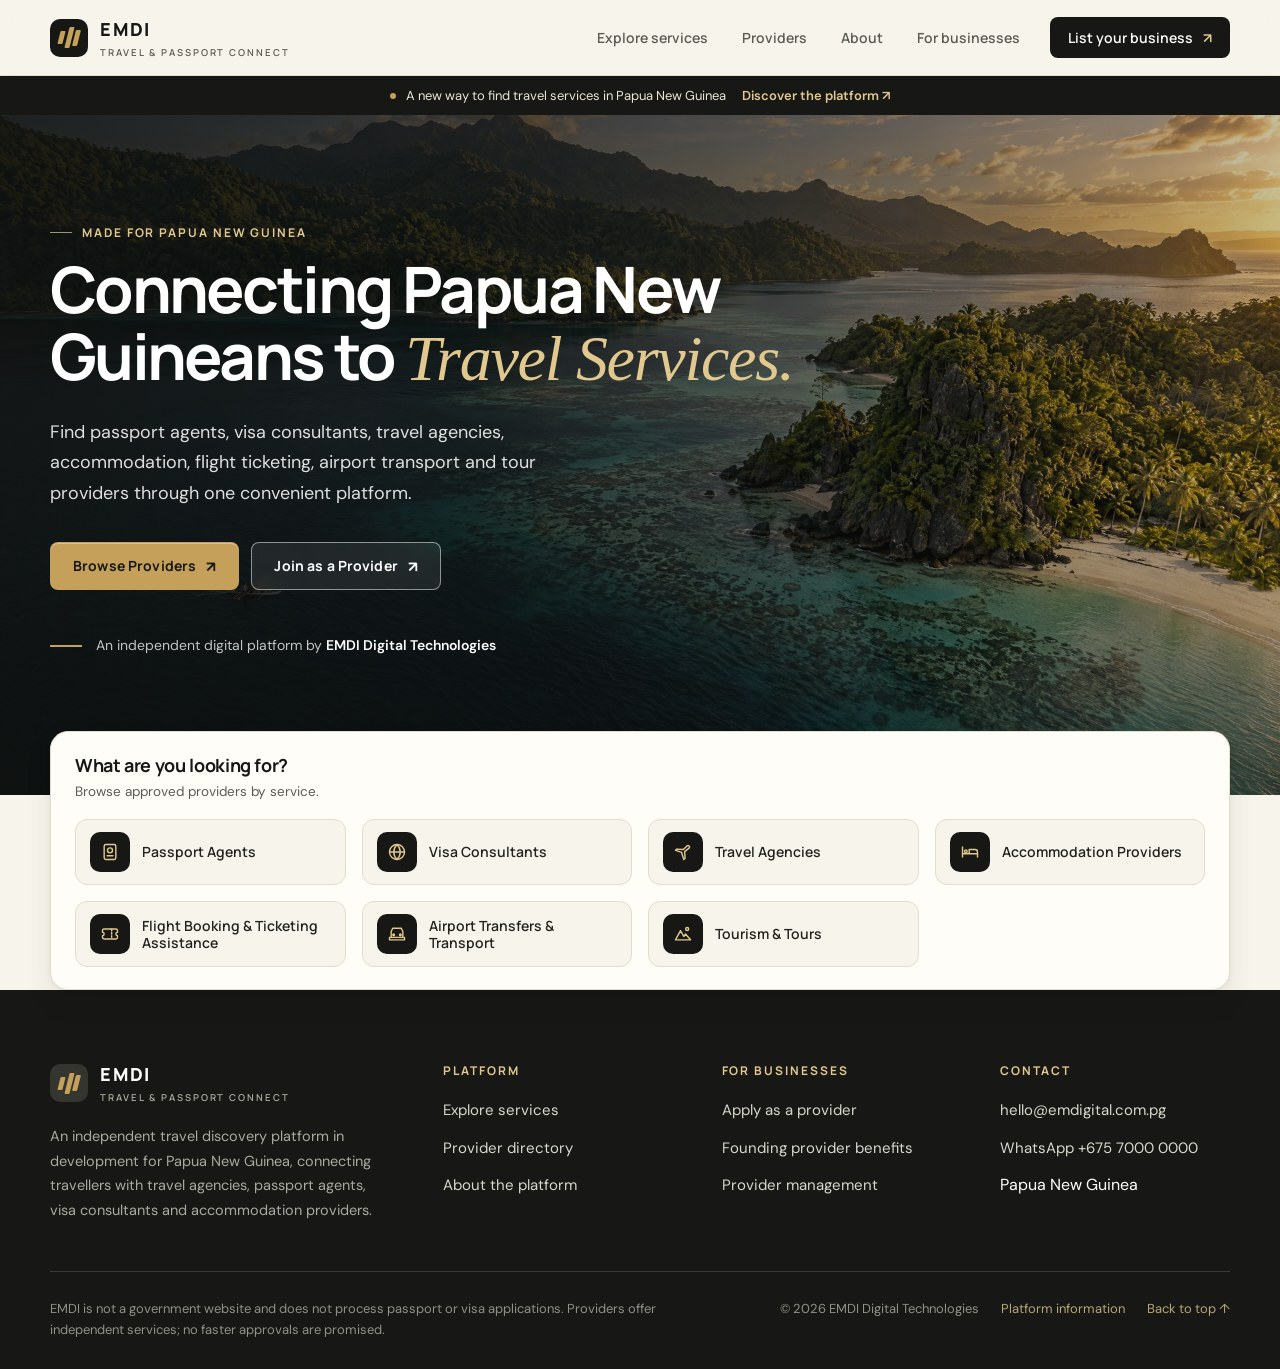
==== commit e8cdbd77: "Remove citizen registration: travellers browse providers without an account Co-Authored-By: Claude S" ====
--- a/index.html
+++ b/index.html
@@ -17,7 +17,7 @@
 <header class="site-header">
 <a aria-label="EMDI Travel and Passport Connect home" class="brand" href="index.html"><span aria-hidden="true" class="brand-mark"><span></span><span></span><span></span></span><span class="brand-copy"><strong>EMDI</strong><small>TRAVEL &amp; PASSPORT CONNECT</small></span></a>
 <button aria-controls="primary-nav" aria-expanded="false" aria-label="Open navigation" class="menu-toggle" type="button"><span></span><span></span></button>
-<nav aria-label="Main navigation" class="primary-nav" id="primary-nav"><a href="services.html">Explore services</a><a href="providers.html">Providers</a><a href="about.html">About</a><a href="register.html#provider-form">For businesses</a><a class="nav-cta" href="register.html#citizen-form">Register interest <span aria-hidden="true">↗</span></a></nav>
+<nav aria-label="Main navigation" class="primary-nav" id="primary-nav"><a href="services.html">Explore services</a><a href="providers.html">Providers</a><a href="about.html">About</a><a href="register.html#provider-form">For businesses</a><a class="nav-cta" href="register.html#provider-form">List your business <span aria-hidden="true">↗</span></a></nav>
 </header>
 <div class="announcement"><span class="announcement-dot"></span> A new way to find travel services in Papua New Guinea <a href="about.html">Discover the platform <span aria-hidden="true">↗</span></a></div>
 <main id="main">
@@ -27,7 +27,7 @@
 <p class="eyebrow light">Made for Papua New Guinea</p>
 <h1>Connecting Papua New Guineans to <em>Travel Services.</em></h1>
 <p class="hero-lede">Find passport agents, visa consultants, travel agencies, accommodation, flight ticketing, airport transport and tour providers through one convenient platform.</p>
-<div class="hero-actions"><a class="button button-gold" href="register.html#citizen-form">Register as a Citizen <span aria-hidden="true">↗</span></a><a class="button button-glass" href="register.html#provider-form">Join as a Provider <span aria-hidden="true">↗</span></a></div>
+<div class="hero-actions"><a class="button button-gold" href="providers.html#provider-directory">Browse Providers <span aria-hidden="true">↗</span></a><a class="button button-glass" href="register.html#provider-form">Join as a Provider <span aria-hidden="true">↗</span></a></div>
 <div class="hero-note"><span class="note-line"></span><span>An independent digital platform by <strong>EMDI Digital Technologies</strong></span></div>
 </div>
 </section>
@@ -46,8 +46,8 @@
 <div class="wrap">
 <div class="footer-top">
 <div><a class="brand footer-brand" href="index.html"><span aria-hidden="true" class="brand-mark"><span></span><span></span><span></span></span><span class="brand-copy"><strong>EMDI</strong><small>TRAVEL &amp; PASSPORT CONNECT</small></span></a>
-<p class="footer-about">An independent travel discovery platform in development for Papua New Guinea, connecting citizens with travel agencies, passport agents, visa consultants and accommodation providers.</p></div>
-<div class="footer-col"><h3>Platform</h3><ul><li><a href="services.html">Explore services</a></li><li><a href="providers.html">Provider directory</a></li><li><a href="about.html">About the platform</a></li><li><a href="register.html#citizen-form">Register as a citizen</a></li></ul></div>
+<p class="footer-about">An independent travel discovery platform in development for Papua New Guinea, connecting travellers with travel agencies, passport agents, visa consultants and accommodation providers.</p></div>
+<div class="footer-col"><h3>Platform</h3><ul><li><a href="services.html">Explore services</a></li><li><a href="providers.html">Provider directory</a></li><li><a href="about.html">About the platform</a></li></ul></div>
 <div class="footer-col"><h3>For businesses</h3><ul><li><a href="register.html#provider-form">Apply as a provider</a></li><li><a href="about.html#benefits">Founding provider benefits</a></li><li><a href="management.html">Provider management</a></li></ul></div>
 <div class="footer-col"><h3>Contact</h3><ul><li><a href="mailto:hello@emdigital.com.pg">hello@emdigital.com.pg</a></li><li><a href="https://wa.me/67570000000">WhatsApp +675 7000 0000</a></li><li>Papua New Guinea</li></ul></div>
 </div>
--- a/styles.css
+++ b/styles.css
@@ -177,6 +177,7 @@
 
 /* Audience panels */
 .audience-grid{display:grid;grid-template-columns:1fr 1fr;gap:24px}
+.audience-grid>.audience:only-child{grid-column:1/-1}
 .audience{position:relative;overflow:hidden;border-radius:var(--r-lg);padding:44px 44px 48px;display:flex;flex-direction:column;align-items:flex-start;min-height:430px}
 .citizen-panel{background:var(--paper);border:1px solid var(--line);box-shadow:var(--shadow-sm)}
 .provider-panel{background:var(--ink);color:#fff}
@@ -372,7 +373,8 @@
 .dashboard-form input:focus,.dashboard-form textarea:focus,.dialog-card input:focus,.dialog-card select:focus,.dialog-card textarea:focus,
 .appointment-form input:focus,.appointment-form select:focus,.appointment-form textarea:focus,.admin-login-form input:focus{outline:none;border-color:var(--gold-deep);box-shadow:0 0 0 3px rgba(196,160,90,.28)}
 .form-card input:user-invalid,.form-card select:user-invalid,.form-card textarea:user-invalid{border-color:var(--bad);box-shadow:0 0 0 3px rgba(138,59,50,.12)}
-.field-row{display:grid;grid-template-columns:1fr 1fr;gap:16px}
+.field-row{display:grid;grid-template-columns:repeat(2,minmax(0,1fr));gap:0 16px;align-items:end}
+.field-row>label{min-width:0}
 .char-count{display:block;text-align:right;color:var(--subtle);font:400 13px var(--sans)!important;margin-top:6px}
 .form-card .form-submit{display:flex;width:auto;margin-top:8px}.dashboard-form .form-submit{width:100%}
 .privacy-note{font-size:13px;color:var(--subtle);text-align:center;margin-top:14px}
@@ -404,6 +406,7 @@
 .storage-notice p{font-size:14.5px;line-height:1.65}
 .storage-notice strong{color:var(--ink)}
 .forms-grid{display:grid;grid-template-columns:1fr 1fr;gap:24px;align-items:start}
+.forms-grid>.form-card:only-child{grid-column:1/-1;max-width:820px;width:100%;margin-inline:auto}
 .form-card{background:var(--paper);border:1px solid var(--line);border-radius:var(--r-lg);box-shadow:var(--shadow-sm);overflow:hidden;padding:0 0 30px;scroll-margin-top:100px}
 .form-card>*:not(.form-header){margin-left:32px;margin-right:32px}
 .form-card:target{border-color:var(--gold);box-shadow:0 0 0 3px rgba(196,160,90,.3),var(--shadow-md)}
@@ -593,6 +596,8 @@
   .form-card>*:not(.form-header){margin-left:20px;margin-right:20px}
   .form-header{padding:22px 20px}
   .field-row{gap:0}
+  .form-card .form-submit,.dialog-actions .button{width:100%;justify-content:center}
+  .dialog-actions{flex-direction:column-reverse}
   .choice-card{padding:20px}
   .dash-shell{width:calc(100% - 32px);padding:24px 0 72px}
   .dialog-card{padding:22px 18px}
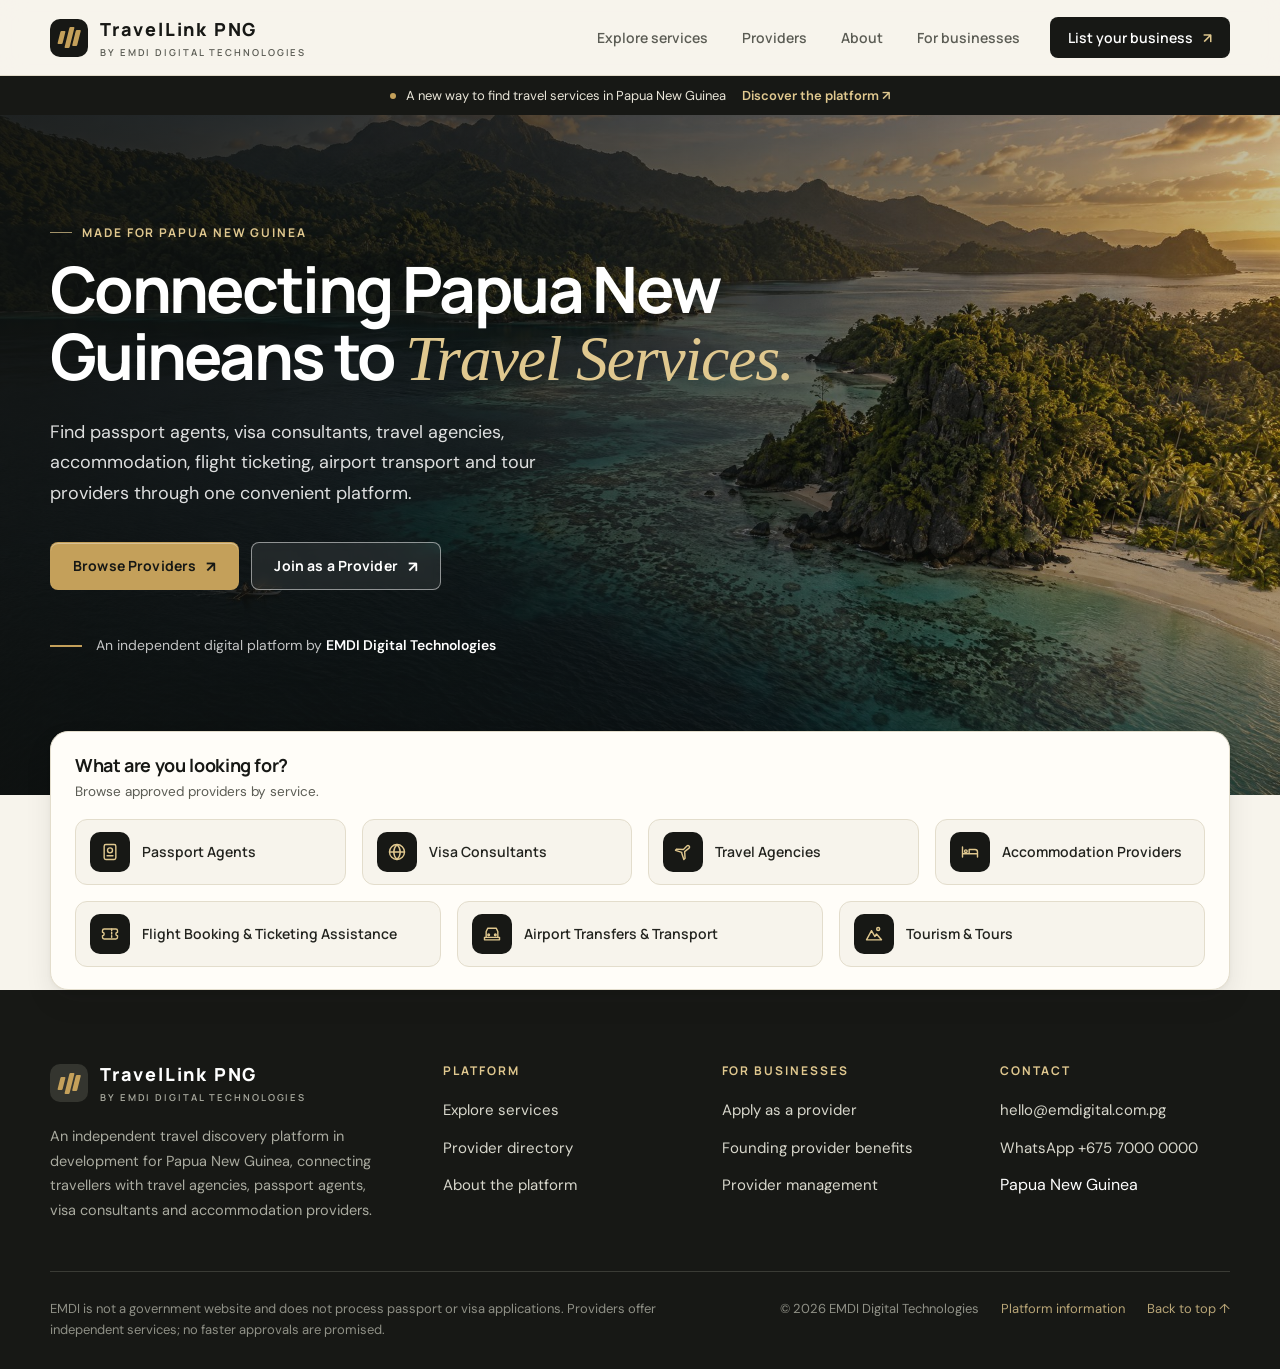
==== commit 20d74e8f: "Brand as TravelLink PNG, balanced 4+3 category tiles, remove free-listing claims Co-Authored-By: Cla" ====
--- a/index.html
+++ b/index.html
@@ -6,7 +6,7 @@
 <meta content="width=device-width, initial-scale=1" name="viewport"/>
 <meta content="#171815" name="theme-color"/>
 <meta content="Discover passport agents, visa consultants, travel agencies, accommodation, flight ticketing, airport transport and tour providers across Papua New Guinea." name="description"/>
-<title>EMDI Travel &amp; Passport Connect | PNG travel services</title>
+<title>TravelLink PNG | PNG travel services</title>
 <link href="https://fonts.googleapis.com" rel="preconnect"/>
 <link crossorigin="" href="https://fonts.gstatic.com" rel="preconnect"/>
 <link href="https://fonts.googleapis.com/css2?family=DM+Sans:wght@400;500;600;700&amp;family=Manrope:wght@400;500;600;700;800&amp;display=swap" rel="stylesheet"/>
@@ -15,7 +15,7 @@
 <body class="page-home" id="top">
 <a class="skip-link" href="#main">Skip to main content</a>
 <header class="site-header">
-<a aria-label="EMDI Travel and Passport Connect home" class="brand" href="index.html"><span aria-hidden="true" class="brand-mark"><span></span><span></span><span></span></span><span class="brand-copy"><strong>EMDI</strong><small>TRAVEL &amp; PASSPORT CONNECT</small></span></a>
+<a aria-label="TravelLink PNG home" class="brand" href="index.html"><span aria-hidden="true" class="brand-mark"><span></span><span></span><span></span></span><span class="brand-copy"><strong>TravelLink PNG</strong><small>BY EMDI DIGITAL TECHNOLOGIES</small></span></a>
 <button aria-controls="primary-nav" aria-expanded="false" aria-label="Open navigation" class="menu-toggle" type="button"><span></span><span></span></button>
 <nav aria-label="Main navigation" class="primary-nav" id="primary-nav"><a href="services.html">Explore services</a><a href="providers.html">Providers</a><a href="about.html">About</a><a href="register.html#provider-form">For businesses</a><a class="nav-cta" href="register.html#provider-form">List your business <span aria-hidden="true">↗</span></a></nav>
 </header>
@@ -45,7 +45,7 @@
 <footer class="site-footer">
 <div class="wrap">
 <div class="footer-top">
-<div><a class="brand footer-brand" href="index.html"><span aria-hidden="true" class="brand-mark"><span></span><span></span><span></span></span><span class="brand-copy"><strong>EMDI</strong><small>TRAVEL &amp; PASSPORT CONNECT</small></span></a>
+<div><a class="brand footer-brand" href="index.html"><span aria-hidden="true" class="brand-mark"><span></span><span></span><span></span></span><span class="brand-copy"><strong>TravelLink PNG</strong><small>BY EMDI DIGITAL TECHNOLOGIES</small></span></a>
 <p class="footer-about">An independent travel discovery platform in development for Papua New Guinea, connecting travellers with travel agencies, passport agents, visa consultants and accommodation providers.</p></div>
 <div class="footer-col"><h3>Platform</h3><ul><li><a href="services.html">Explore services</a></li><li><a href="providers.html">Provider directory</a></li><li><a href="about.html">About the platform</a></li></ul></div>
 <div class="footer-col"><h3>For businesses</h3><ul><li><a href="register.html#provider-form">Apply as a provider</a></li><li><a href="about.html#benefits">Founding provider benefits</a></li><li><a href="management.html">Provider management</a></li></ul></div>
--- a/styles.css
+++ b/styles.css
@@ -608,3 +608,10 @@
 }
 @media(prefers-reduced-motion:reduce){*,*:before,*:after{scroll-behavior:auto!important;transition:none!important;animation:none!important}}
 @media print{.site-header,.announcement,.site-footer{display:none}}
+
+/* Seven categories: 4 tiles on the first row, 3 wider tiles on the second */
+.quick-card,.category-strip{grid-template-columns:repeat(12,minmax(0,1fr))}
+.quick-card>.quick-tile,.category-strip>.category-tile{grid-column:span 3}
+.quick-card>.quick-tile:nth-child(n+6),.category-strip>.category-tile:nth-child(n+5){grid-column:span 4}
+@media(max-width:1100px){.quick-card>.quick-tile,.quick-card>.quick-tile:nth-child(n+6),.category-strip>.category-tile,.category-strip>.category-tile:nth-child(n+5){grid-column:span 6}}
+@media(max-width:520px){.quick-card>.quick-tile,.quick-card>.quick-tile:nth-child(n+6),.category-strip>.category-tile,.category-strip>.category-tile:nth-child(n+5){grid-column:1/-1}}
